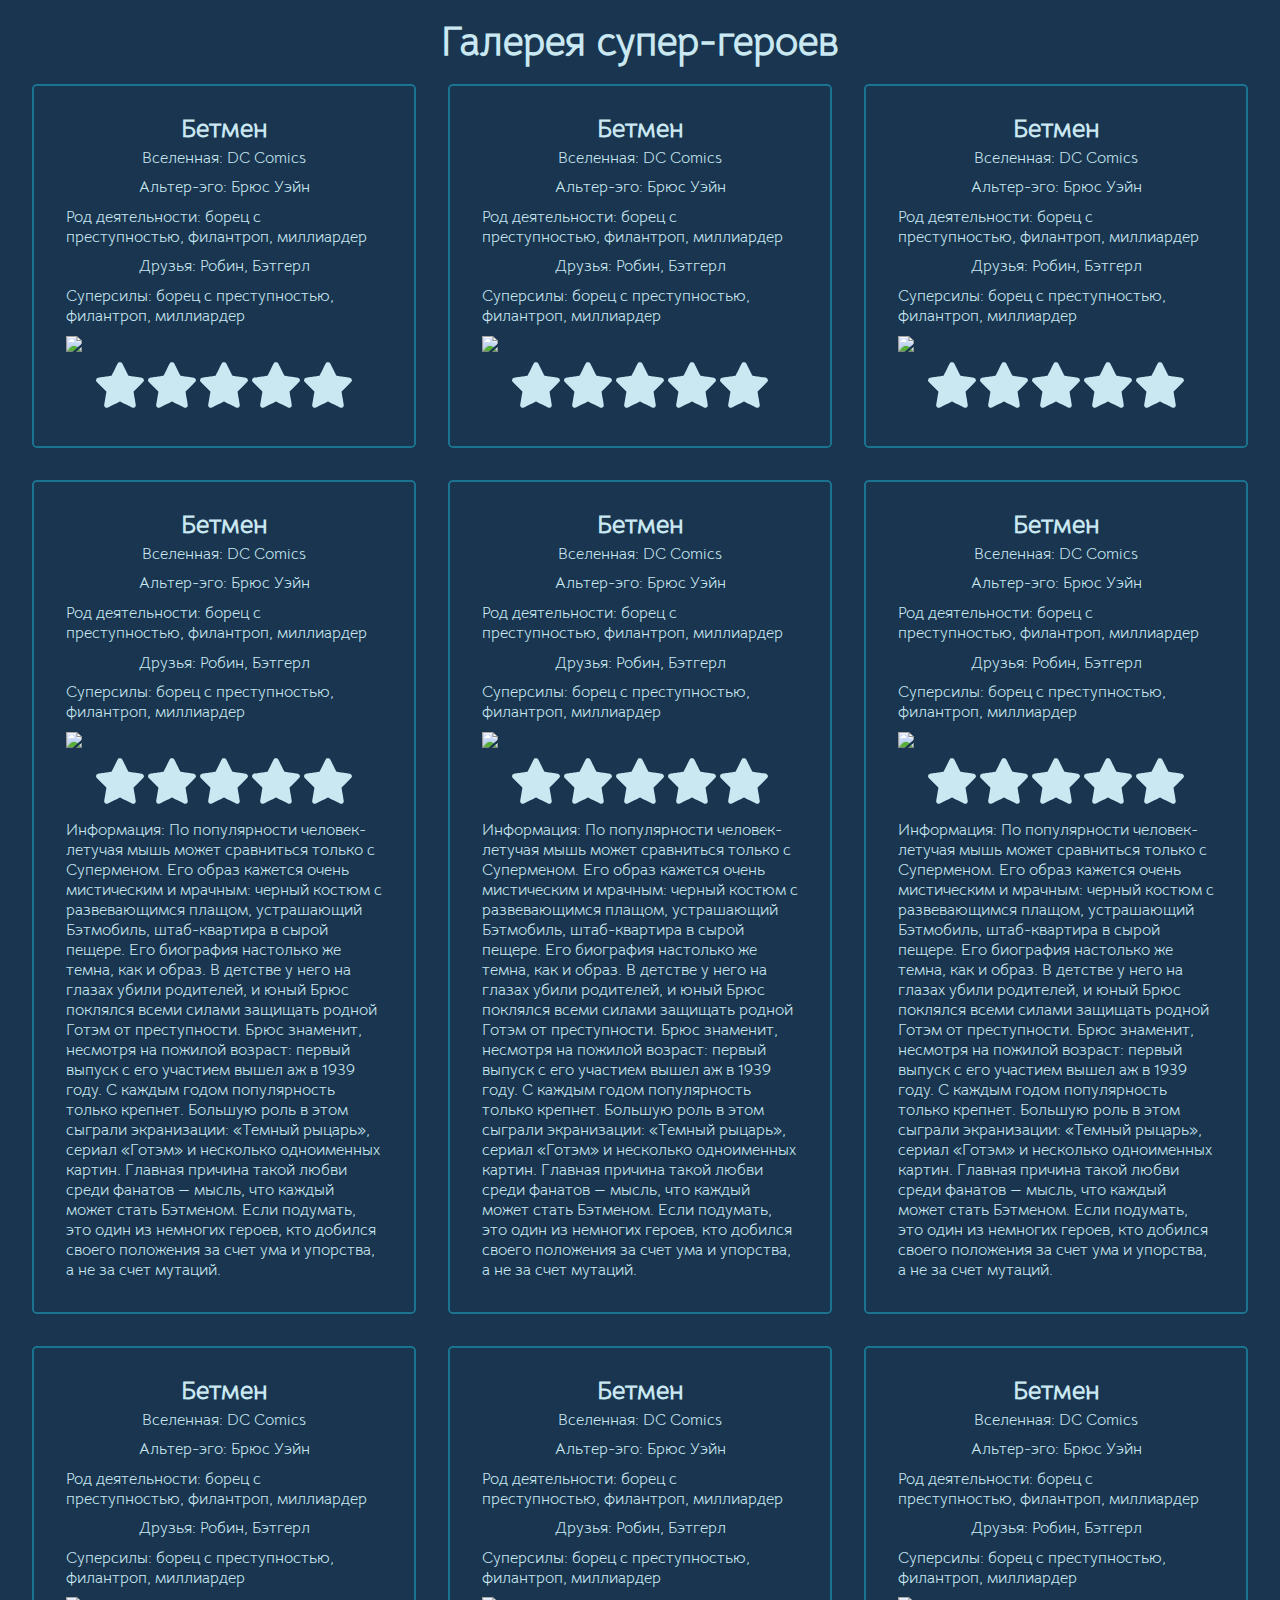
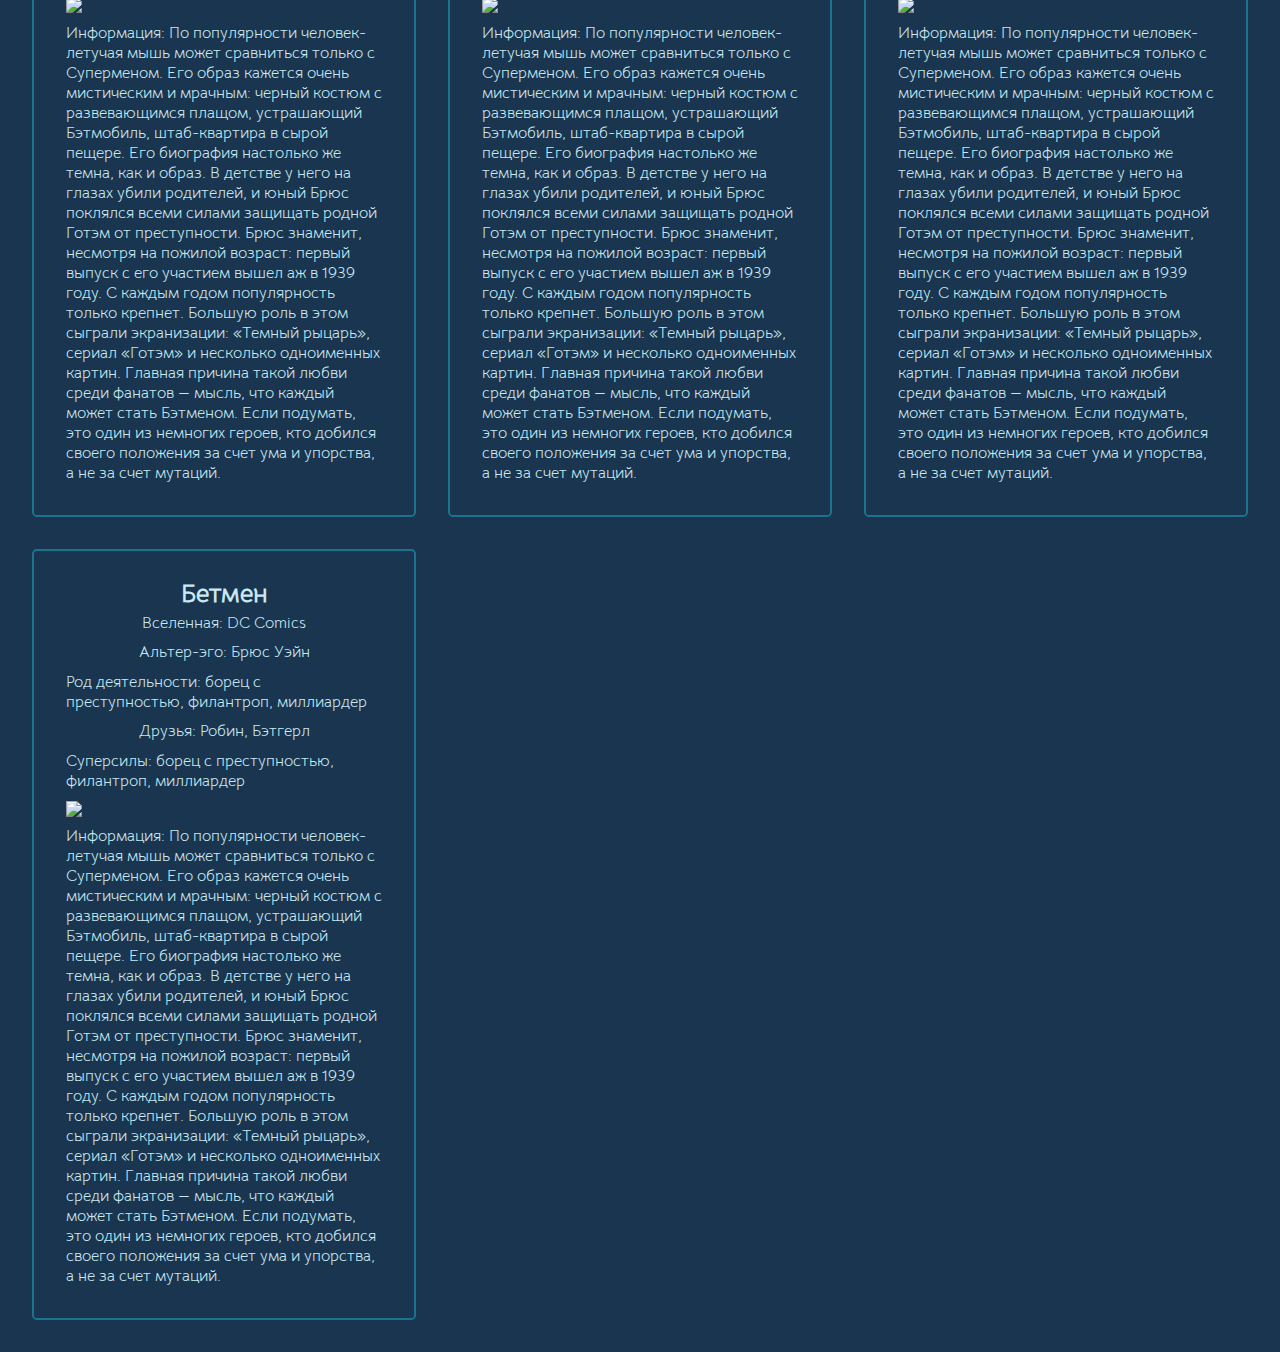
==== hero-galery/index.html @ 281670af "feat: start task hero-gallery" ====
<!DOCTYPE html>
<html lang="ru">
	<head>
		<meta charset="UTF-8">
		<meta name="viewport" content="width=device-width, initial-scale=1.0">
		<meta http-equiv="X-UA-Compatible" content="ie=edge">
		<title>Галерея героев</title>
		<link rel="stylesheet" href="style/normalize.css">
    <link rel="stylesheet" href="style/style.css">
    <link rel="shortcut icon" href="assets/img/icons/favicon.svg" type="image/svg">
	</head>
	<body>
    <section class="gallery">
      <h1 class="gallery__title">Галерея супер-героев</h1>

      <div class="gallery__container">

        <div class="gallery__item item">
          <h3 class="item__title" id="name">Бетмен</h3>
          <p class="item__paragraph">Вселенная: <span id="universe">DC Comics</span></p>
          <p class="item__paragraph">Альтер-эго: <span id="alterego">Брюс Уэйн</span></p>
          <p class="item__paragraph">Род деятельности: <span  id="occupation">борец с преступностью, филантроп, миллиардер</span></p>
          <p class="item__paragraph">Друзья: <span id="friends">Робин, Бэтгерл</span></p>
          <p class="item__paragraph">Суперсилы: <span id="superpowers">борец с преступностью, филантроп, миллиардер</span></p>
          <img class="item__img" id="url" src="https://n1s1.hsmedia.ru/13/a5/b2/13a5b2373d5e23489d9a4949ada5b927/547x397_0xac120002_8752067681540468870.jpg">
          <div class="item__rating">
            <img class="item__star" src="assets/img/icons/star.svg">
            <img class="item__star" src="assets/img/icons/star.svg">
            <img class="item__star" src="assets/img/icons/star.svg">
            <img class="item__star" src="assets/img/icons/star.svg">
            <img class="item__star" src="assets/img/icons/star.svg">
          </div>
          <!-- <p class="item__paragraph-popup">Информация: <span id="info">По популярности человек-летучая мышь может сравниться только с Суперменом. Его образ кажется очень мистическим и мрачным: черный костюм с развевающимся плащом, устрашающий Бэтмобиль, штаб-квартира в сырой пещере. Его биография настолько же темна, как и образ. В детстве у него на глазах убили родителей, и юный Брюс поклялся всеми силами защищать родной Готэм от преступности. Брюс знаменит, несмотря на пожилой возраст: первый выпуск с его участием вышел аж в 1939 году. С каждым годом популярность только крепнет. Большую роль в этом сыграли экранизации: «Темный рыцарь», сериал «Готэм» и несколько одноименных картин. Главная причина такой любви среди фанатов — мысль, что каждый может стать Бэтменом. Если подумать, это один из немногих героев, кто добился своего положения за счет ума и упорства, а не за счет мутаций.</span></p> -->
        </div>

        <div class="gallery__item item">
          <h3 class="item__title" id="name">Бетмен</h3>
          <p class="item__paragraph">Вселенная: <span id="universe">DC Comics</span></p>
          <p class="item__paragraph">Альтер-эго: <span id="alterego">Брюс Уэйн</span></p>
          <p class="item__paragraph">Род деятельности: <span  id="occupation">борец с преступностью, филантроп, миллиардер</span></p>
          <p class="item__paragraph">Друзья: <span id="friends">Робин, Бэтгерл</span></p>
          <p class="item__paragraph">Суперсилы: <span id="superpowers">борец с преступностью, филантроп, миллиардер</span></p>
          <img class="item__img" id="url" src="https://n1s1.hsmedia.ru/13/a5/b2/13a5b2373d5e23489d9a4949ada5b927/547x397_0xac120002_8752067681540468870.jpg">
          <div class="item__rating">
            <img class="item__star" src="assets/img/icons/star.svg">
            <img class="item__star" src="assets/img/icons/star.svg">
            <img class="item__star" src="assets/img/icons/star.svg">
            <img class="item__star" src="assets/img/icons/star.svg">
            <img class="item__star" src="assets/img/icons/star.svg">
          </div>
          <!-- <p class="item__paragraph-popup">Информация: <span id="info">По популярности человек-летучая мышь может сравниться только с Суперменом. Его образ кажется очень мистическим и мрачным: черный костюм с развевающимся плащом, устрашающий Бэтмобиль, штаб-квартира в сырой пещере. Его биография настолько же темна, как и образ. В детстве у него на глазах убили родителей, и юный Брюс поклялся всеми силами защищать родной Готэм от преступности. Брюс знаменит, несмотря на пожилой возраст: первый выпуск с его участием вышел аж в 1939 году. С каждым годом популярность только крепнет. Большую роль в этом сыграли экранизации: «Темный рыцарь», сериал «Готэм» и несколько одноименных картин. Главная причина такой любви среди фанатов — мысль, что каждый может стать Бэтменом. Если подумать, это один из немногих героев, кто добился своего положения за счет ума и упорства, а не за счет мутаций.</span></p> -->
        </div>

        <div class="gallery__item item">
          <h3 class="item__title" id="name">Бетмен</h3>
          <p class="item__paragraph">Вселенная: <span id="universe">DC Comics</span></p>
          <p class="item__paragraph">Альтер-эго: <span id="alterego">Брюс Уэйн</span></p>
          <p class="item__paragraph">Род деятельности: <span  id="occupation">борец с преступностью, филантроп, миллиардер</span></p>
          <p class="item__paragraph">Друзья: <span id="friends">Робин, Бэтгерл</span></p>
          <p class="item__paragraph">Суперсилы: <span id="superpowers">борец с преступностью, филантроп, миллиардер</span></p>
          <img class="item__img" id="url" src="https://n1s1.hsmedia.ru/13/a5/b2/13a5b2373d5e23489d9a4949ada5b927/547x397_0xac120002_8752067681540468870.jpg">
          <div class="item__rating">
            <img class="item__star" src="assets/img/icons/star.svg">
            <img class="item__star" src="assets/img/icons/star.svg">
            <img class="item__star" src="assets/img/icons/star.svg">
            <img class="item__star" src="assets/img/icons/star.svg">
            <img class="item__star" src="assets/img/icons/star.svg">
          </div>
          <!-- <p class="item__paragraph-popup">Информация: <span id="info">По популярности человек-летучая мышь может сравниться только с Суперменом. Его образ кажется очень мистическим и мрачным: черный костюм с развевающимся плащом, устрашающий Бэтмобиль, штаб-квартира в сырой пещере. Его биография настолько же темна, как и образ. В детстве у него на глазах убили родителей, и юный Брюс поклялся всеми силами защищать родной Готэм от преступности. Брюс знаменит, несмотря на пожилой возраст: первый выпуск с его участием вышел аж в 1939 году. С каждым годом популярность только крепнет. Большую роль в этом сыграли экранизации: «Темный рыцарь», сериал «Готэм» и несколько одноименных картин. Главная причина такой любви среди фанатов — мысль, что каждый может стать Бэтменом. Если подумать, это один из немногих героев, кто добился своего положения за счет ума и упорства, а не за счет мутаций.</span></p> -->
        </div>

        <div class="gallery__item item">
          <h3 class="item__title" id="name">Бетмен</h3>
          <p class="item__paragraph">Вселенная: <span id="universe">DC Comics</span></p>
          <p class="item__paragraph">Альтер-эго: <span id="alterego">Брюс Уэйн</span></p>
          <p class="item__paragraph">Род деятельности: <span  id="occupation">борец с преступностью, филантроп, миллиардер</span></p>
          <p class="item__paragraph">Друзья: <span id="friends">Робин, Бэтгерл</span></p>
          <p class="item__paragraph">Суперсилы: <span id="superpowers">борец с преступностью, филантроп, миллиардер</span></p>
          <img class="item__img" id="url" src="https://n1s1.hsmedia.ru/13/a5/b2/13a5b2373d5e23489d9a4949ada5b927/547x397_0xac120002_8752067681540468870.jpg">
          <div class="item__rating">
            <img class="item__star" src="assets/img/icons/star.svg">
            <img class="item__star" src="assets/img/icons/star.svg">
            <img class="item__star" src="assets/img/icons/star.svg">
            <img class="item__star" src="assets/img/icons/star.svg">
            <img class="item__star" src="assets/img/icons/star.svg">
          </div>
          <p class="item__paragraph-popup">Информация: <span id="info">По популярности человек-летучая мышь может сравниться только с Суперменом. Его образ кажется очень мистическим и мрачным: черный костюм с развевающимся плащом, устрашающий Бэтмобиль, штаб-квартира в сырой пещере. Его биография настолько же темна, как и образ. В детстве у него на глазах убили родителей, и юный Брюс поклялся всеми силами защищать родной Готэм от преступности. Брюс знаменит, несмотря на пожилой возраст: первый выпуск с его участием вышел аж в 1939 году. С каждым годом популярность только крепнет. Большую роль в этом сыграли экранизации: «Темный рыцарь», сериал «Готэм» и несколько одноименных картин. Главная причина такой любви среди фанатов — мысль, что каждый может стать Бэтменом. Если подумать, это один из немногих героев, кто добился своего положения за счет ума и упорства, а не за счет мутаций.</span></p>
        </div>

        <div class="gallery__item item">
          <h3 class="item__title" id="name">Бетмен</h3>
          <p class="item__paragraph">Вселенная: <span id="universe">DC Comics</span></p>
          <p class="item__paragraph">Альтер-эго: <span id="alterego">Брюс Уэйн</span></p>
          <p class="item__paragraph">Род деятельности: <span  id="occupation">борец с преступностью, филантроп, миллиардер</span></p>
          <p class="item__paragraph">Друзья: <span id="friends">Робин, Бэтгерл</span></p>
          <p class="item__paragraph">Суперсилы: <span id="superpowers">борец с преступностью, филантроп, миллиардер</span></p>
          <img class="item__img" id="url" src="https://n1s1.hsmedia.ru/13/a5/b2/13a5b2373d5e23489d9a4949ada5b927/547x397_0xac120002_8752067681540468870.jpg">
          <div class="item__rating">
            <img class="item__star" src="assets/img/icons/star.svg">
            <img class="item__star" src="assets/img/icons/star.svg">
            <img class="item__star" src="assets/img/icons/star.svg">
            <img class="item__star" src="assets/img/icons/star.svg">
            <img class="item__star" src="assets/img/icons/star.svg">
          </div>
          <p class="item__paragraph-popup">Информация: <span id="info">По популярности человек-летучая мышь может сравниться только с Суперменом. Его образ кажется очень мистическим и мрачным: черный костюм с развевающимся плащом, устрашающий Бэтмобиль, штаб-квартира в сырой пещере. Его биография настолько же темна, как и образ. В детстве у него на глазах убили родителей, и юный Брюс поклялся всеми силами защищать родной Готэм от преступности. Брюс знаменит, несмотря на пожилой возраст: первый выпуск с его участием вышел аж в 1939 году. С каждым годом популярность только крепнет. Большую роль в этом сыграли экранизации: «Темный рыцарь», сериал «Готэм» и несколько одноименных картин. Главная причина такой любви среди фанатов — мысль, что каждый может стать Бэтменом. Если подумать, это один из немногих героев, кто добился своего положения за счет ума и упорства, а не за счет мутаций.</span></p>
        </div>

        <div class="gallery__item item">
          <h3 class="item__title" id="name">Бетмен</h3>
          <p class="item__paragraph">Вселенная: <span id="universe">DC Comics</span></p>
          <p class="item__paragraph">Альтер-эго: <span id="alterego">Брюс Уэйн</span></p>
          <p class="item__paragraph">Род деятельности: <span  id="occupation">борец с преступностью, филантроп, миллиардер</span></p>
          <p class="item__paragraph">Друзья: <span id="friends">Робин, Бэтгерл</span></p>
          <p class="item__paragraph">Суперсилы: <span id="superpowers">борец с преступностью, филантроп, миллиардер</span></p>
          <img class="item__img" id="url" src="https://n1s1.hsmedia.ru/13/a5/b2/13a5b2373d5e23489d9a4949ada5b927/547x397_0xac120002_8752067681540468870.jpg">
          <div class="item__rating">
            <img class="item__star" src="assets/img/icons/star.svg">
            <img class="item__star" src="assets/img/icons/star.svg">
            <img class="item__star" src="assets/img/icons/star.svg">
            <img class="item__star" src="assets/img/icons/star.svg">
            <img class="item__star" src="assets/img/icons/star.svg">
          </div>
          <p class="item__paragraph-popup">Информация: <span id="info">По популярности человек-летучая мышь может сравниться только с Суперменом. Его образ кажется очень мистическим и мрачным: черный костюм с развевающимся плащом, устрашающий Бэтмобиль, штаб-квартира в сырой пещере. Его биография настолько же темна, как и образ. В детстве у него на глазах убили родителей, и юный Брюс поклялся всеми силами защищать родной Готэм от преступности. Брюс знаменит, несмотря на пожилой возраст: первый выпуск с его участием вышел аж в 1939 году. С каждым годом популярность только крепнет. Большую роль в этом сыграли экранизации: «Темный рыцарь», сериал «Готэм» и несколько одноименных картин. Главная причина такой любви среди фанатов — мысль, что каждый может стать Бэтменом. Если подумать, это один из немногих героев, кто добился своего положения за счет ума и упорства, а не за счет мутаций.</span></p>
        </div>

        <div class="gallery__item item">
          <h3 class="item__title" id="name">Бетмен</h3>
          <p class="item__paragraph">Вселенная: <span id="universe">DC Comics</span></p>
          <p class="item__paragraph">Альтер-эго: <span id="alterego">Брюс Уэйн</span></p>
          <p class="item__paragraph">Род деятельности: <span  id="occupation">борец с преступностью, филантроп, миллиардер</span></p>
          <p class="item__paragraph">Друзья: <span id="friends">Робин, Бэтгерл</span></p>
          <p class="item__paragraph">Суперсилы: <span id="superpowers">борец с преступностью, филантроп, миллиардер</span></p>
          <img class="item__img" id="url" src="https://n1s1.hsmedia.ru/13/a5/b2/13a5b2373d5e23489d9a4949ada5b927/547x397_0xac120002_8752067681540468870.jpg">
          <p class="item__paragraph-popup">Информация: <span id="info">По популярности человек-летучая мышь может сравниться только с Суперменом. Его образ кажется очень мистическим и мрачным: черный костюм с развевающимся плащом, устрашающий Бэтмобиль, штаб-квартира в сырой пещере. Его биография настолько же темна, как и образ. В детстве у него на глазах убили родителей, и юный Брюс поклялся всеми силами защищать родной Готэм от преступности. Брюс знаменит, несмотря на пожилой возраст: первый выпуск с его участием вышел аж в 1939 году. С каждым годом популярность только крепнет. Большую роль в этом сыграли экранизации: «Темный рыцарь», сериал «Готэм» и несколько одноименных картин. Главная причина такой любви среди фанатов — мысль, что каждый может стать Бэтменом. Если подумать, это один из немногих героев, кто добился своего положения за счет ума и упорства, а не за счет мутаций.</span></p>
        </div>

        <div class="gallery__item item">
          <h3 class="item__title" id="name">Бетмен</h3>
          <p class="item__paragraph">Вселенная: <span id="universe">DC Comics</span></p>
          <p class="item__paragraph">Альтер-эго: <span id="alterego">Брюс Уэйн</span></p>
          <p class="item__paragraph">Род деятельности: <span  id="occupation">борец с преступностью, филантроп, миллиардер</span></p>
          <p class="item__paragraph">Друзья: <span id="friends">Робин, Бэтгерл</span></p>
          <p class="item__paragraph">Суперсилы: <span id="superpowers">борец с преступностью, филантроп, миллиардер</span></p>
          <img class="item__img" id="url" src="https://n1s1.hsmedia.ru/13/a5/b2/13a5b2373d5e23489d9a4949ada5b927/547x397_0xac120002_8752067681540468870.jpg">
          <p class="item__paragraph-popup">Информация: <span id="info">По популярности человек-летучая мышь может сравниться только с Суперменом. Его образ кажется очень мистическим и мрачным: черный костюм с развевающимся плащом, устрашающий Бэтмобиль, штаб-квартира в сырой пещере. Его биография настолько же темна, как и образ. В детстве у него на глазах убили родителей, и юный Брюс поклялся всеми силами защищать родной Готэм от преступности. Брюс знаменит, несмотря на пожилой возраст: первый выпуск с его участием вышел аж в 1939 году. С каждым годом популярность только крепнет. Большую роль в этом сыграли экранизации: «Темный рыцарь», сериал «Готэм» и несколько одноименных картин. Главная причина такой любви среди фанатов — мысль, что каждый может стать Бэтменом. Если подумать, это один из немногих героев, кто добился своего положения за счет ума и упорства, а не за счет мутаций.</span></p>
        </div>

        <div class="gallery__item item">
          <h3 class="item__title" id="name">Бетмен</h3>
          <p class="item__paragraph">Вселенная: <span id="universe">DC Comics</span></p>
          <p class="item__paragraph">Альтер-эго: <span id="alterego">Брюс Уэйн</span></p>
          <p class="item__paragraph">Род деятельности: <span  id="occupation">борец с преступностью, филантроп, миллиардер</span></p>
          <p class="item__paragraph">Друзья: <span id="friends">Робин, Бэтгерл</span></p>
          <p class="item__paragraph">Суперсилы: <span id="superpowers">борец с преступностью, филантроп, миллиардер</span></p>
          <img class="item__img" id="url" src="https://n1s1.hsmedia.ru/13/a5/b2/13a5b2373d5e23489d9a4949ada5b927/547x397_0xac120002_8752067681540468870.jpg">
          <p class="item__paragraph-popup">Информация: <span id="info">По популярности человек-летучая мышь может сравниться только с Суперменом. Его образ кажется очень мистическим и мрачным: черный костюм с развевающимся плащом, устрашающий Бэтмобиль, штаб-квартира в сырой пещере. Его биография настолько же темна, как и образ. В детстве у него на глазах убили родителей, и юный Брюс поклялся всеми силами защищать родной Готэм от преступности. Брюс знаменит, несмотря на пожилой возраст: первый выпуск с его участием вышел аж в 1939 году. С каждым годом популярность только крепнет. Большую роль в этом сыграли экранизации: «Темный рыцарь», сериал «Готэм» и несколько одноименных картин. Главная причина такой любви среди фанатов — мысль, что каждый может стать Бэтменом. Если подумать, это один из немногих героев, кто добился своего положения за счет ума и упорства, а не за счет мутаций.</span></p>
        </div>

        <div class="gallery__item item">
          <h3 class="item__title" id="name">Бетмен</h3>
          <p class="item__paragraph">Вселенная: <span id="universe">DC Comics</span></p>
          <p class="item__paragraph">Альтер-эго: <span id="alterego">Брюс Уэйн</span></p>
          <p class="item__paragraph">Род деятельности: <span  id="occupation">борец с преступностью, филантроп, миллиардер</span></p>
          <p class="item__paragraph">Друзья: <span id="friends">Робин, Бэтгерл</span></p>
          <p class="item__paragraph">Суперсилы: <span id="superpowers">борец с преступностью, филантроп, миллиардер</span></p>
          <img class="item__img" id="url" src="https://n1s1.hsmedia.ru/13/a5/b2/13a5b2373d5e23489d9a4949ada5b927/547x397_0xac120002_8752067681540468870.jpg">
          <p class="item__paragraph-popup">Информация: <span id="info">По популярности человек-летучая мышь может сравниться только с Суперменом. Его образ кажется очень мистическим и мрачным: черный костюм с развевающимся плащом, устрашающий Бэтмобиль, штаб-квартира в сырой пещере. Его биография настолько же темна, как и образ. В детстве у него на глазах убили родителей, и юный Брюс поклялся всеми силами защищать родной Готэм от преступности. Брюс знаменит, несмотря на пожилой возраст: первый выпуск с его участием вышел аж в 1939 году. С каждым годом популярность только крепнет. Большую роль в этом сыграли экранизации: «Темный рыцарь», сериал «Готэм» и несколько одноименных картин. Главная причина такой любви среди фанатов — мысль, что каждый может стать Бэтменом. Если подумать, это один из немногих героев, кто добился своего положения за счет ума и упорства, а не за счет мутаций.</span></p>
        </div>

      </div>
      </div>
    </section>

    <script src="script.js"></script>
	</body>
</html>
---- hero-galery/style/style.css ----
@font-face {
  font-family: "Bellota";
  src: url("../assets/fonts/BellotaText-Regular.ttf");
  src: url("../assets/fonts/BellotaText-Regular.eot") format("embedded-opentype"), url("../assets/fonts/BellotaText-Regular.woff2") format("woff2"), url("../assets/fonts/BellotaText-Regular.woff") format("woff");
  font-weight: normal;
  font-style: normal;
}
body {
  background-color: rgb(25, 53, 79);
  font: normal normal 16px/20px Bellota, sans-serif;
  color: rgb(201, 232, 242);
}

.gallery {
  margin: 0 auto;
  padding: 2rem;
}
.gallery__title {
  text-align: center;
  margin-bottom: 2rem;
  font-size: 2.5rem;
}
.gallery__container {
  display: grid;
  grid-template-columns: repeat(3, 1fr);
  gap: 2rem;
}
@media all and (max-width: 900px) {
  .gallery__container {
    grid-template-columns: repeat(2, 1fr);
  }
}

.item {
  display: flex;
  flex-direction: column;
  gap: 0.6rem;
  align-items: center;
  border: 2px solid rgb(27, 115, 144);
  border-radius: 0.3rem;
  padding: 2rem;
}
.item__title {
  font-size: 1.6rem;
}
.item__img {
  width: 100%;
}
.item__star {
  width: 3rem;
}
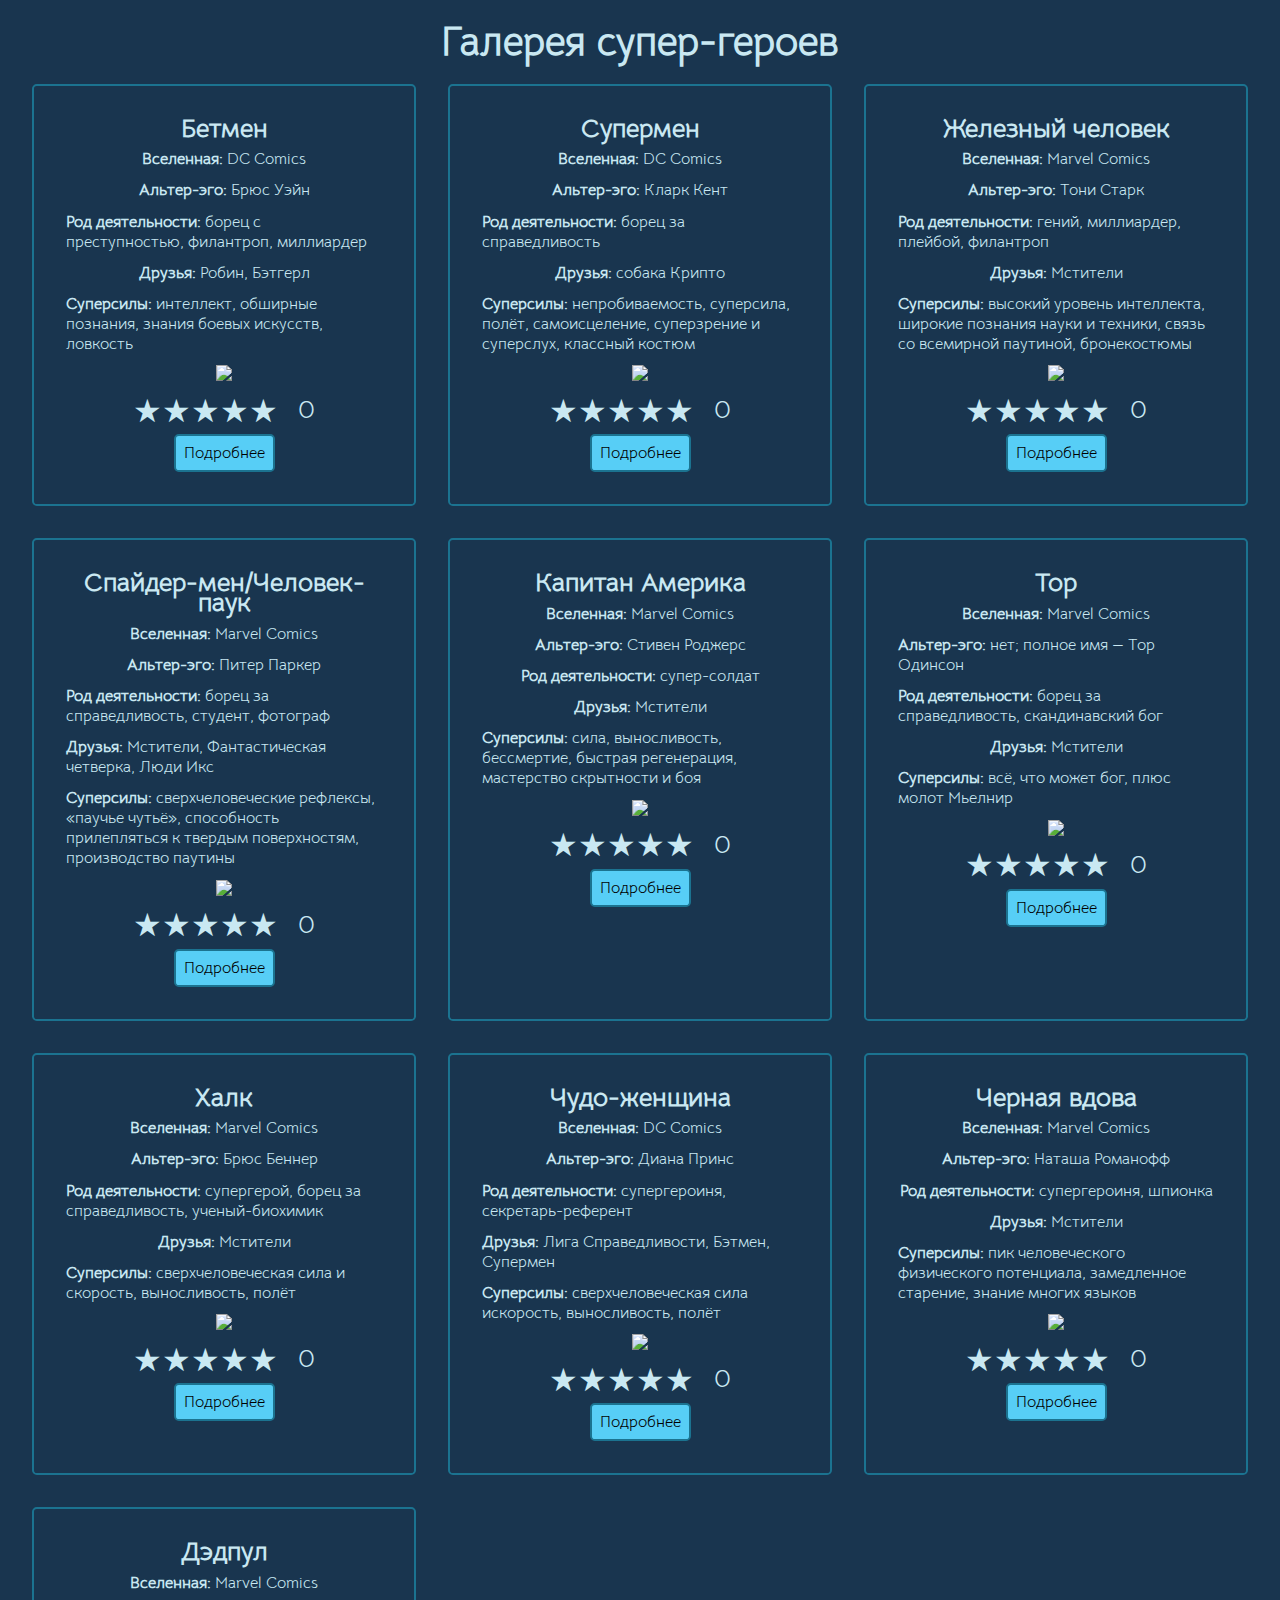
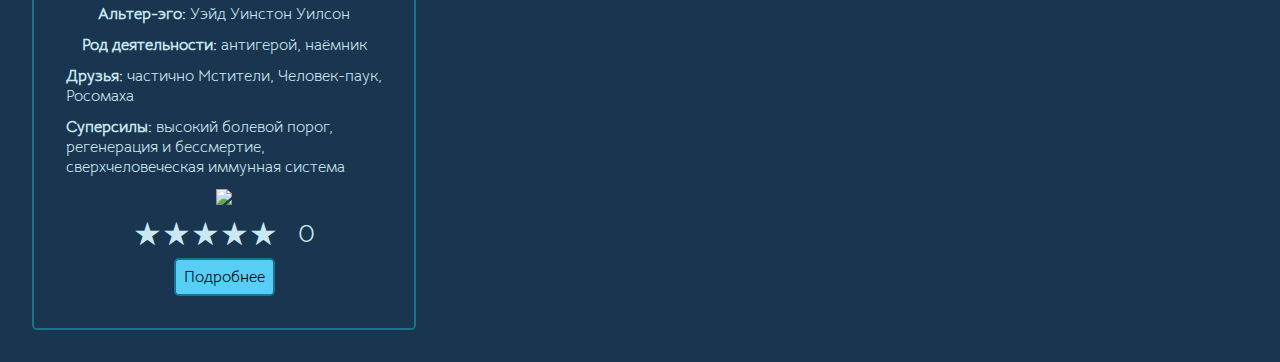
==== commit 193d8398: "feat: add solution to task hero-gallery, and soft-skills" ====
--- a/hero-galery/index.html
+++ b/hero-galery/index.html
@@ -7,170 +7,15 @@
 		<title>Галерея героев</title>
 		<link rel="stylesheet" href="style/normalize.css">
     <link rel="stylesheet" href="style/style.css">
-    <link rel="shortcut icon" href="assets/img/icons/favicon.svg" type="image/svg">
+    <link rel="shortcut icon" href="assets/img/favicon.svg" type="image/svg">
 	</head>
 	<body>
     <section class="gallery">
       <h1 class="gallery__title">Галерея супер-героев</h1>
-
-      <div class="gallery__container">
-
-        <div class="gallery__item item">
-          <h3 class="item__title" id="name">Бетмен</h3>
-          <p class="item__paragraph">Вселенная: <span id="universe">DC Comics</span></p>
-          <p class="item__paragraph">Альтер-эго: <span id="alterego">Брюс Уэйн</span></p>
-          <p class="item__paragraph">Род деятельности: <span  id="occupation">борец с преступностью, филантроп, миллиардер</span></p>
-          <p class="item__paragraph">Друзья: <span id="friends">Робин, Бэтгерл</span></p>
-          <p class="item__paragraph">Суперсилы: <span id="superpowers">борец с преступностью, филантроп, миллиардер</span></p>
-          <img class="item__img" id="url" src="https://n1s1.hsmedia.ru/13/a5/b2/13a5b2373d5e23489d9a4949ada5b927/547x397_0xac120002_8752067681540468870.jpg">
-          <div class="item__rating">
-            <img class="item__star" src="assets/img/icons/star.svg">
-            <img class="item__star" src="assets/img/icons/star.svg">
-            <img class="item__star" src="assets/img/icons/star.svg">
-            <img class="item__star" src="assets/img/icons/star.svg">
-            <img class="item__star" src="assets/img/icons/star.svg">
-          </div>
-          <!-- <p class="item__paragraph-popup">Информация: <span id="info">По популярности человек-летучая мышь может сравниться только с Суперменом. Его образ кажется очень мистическим и мрачным: черный костюм с развевающимся плащом, устрашающий Бэтмобиль, штаб-квартира в сырой пещере. Его биография настолько же темна, как и образ. В детстве у него на глазах убили родителей, и юный Брюс поклялся всеми силами защищать родной Готэм от преступности. Брюс знаменит, несмотря на пожилой возраст: первый выпуск с его участием вышел аж в 1939 году. С каждым годом популярность только крепнет. Большую роль в этом сыграли экранизации: «Темный рыцарь», сериал «Готэм» и несколько одноименных картин. Главная причина такой любви среди фанатов — мысль, что каждый может стать Бэтменом. Если подумать, это один из немногих героев, кто добился своего положения за счет ума и упорства, а не за счет мутаций.</span></p> -->
-        </div>
-
-        <div class="gallery__item item">
-          <h3 class="item__title" id="name">Бетмен</h3>
-          <p class="item__paragraph">Вселенная: <span id="universe">DC Comics</span></p>
-          <p class="item__paragraph">Альтер-эго: <span id="alterego">Брюс Уэйн</span></p>
-          <p class="item__paragraph">Род деятельности: <span  id="occupation">борец с преступностью, филантроп, миллиардер</span></p>
-          <p class="item__paragraph">Друзья: <span id="friends">Робин, Бэтгерл</span></p>
-          <p class="item__paragraph">Суперсилы: <span id="superpowers">борец с преступностью, филантроп, миллиардер</span></p>
-          <img class="item__img" id="url" src="https://n1s1.hsmedia.ru/13/a5/b2/13a5b2373d5e23489d9a4949ada5b927/547x397_0xac120002_8752067681540468870.jpg">
-          <div class="item__rating">
-            <img class="item__star" src="assets/img/icons/star.svg">
-            <img class="item__star" src="assets/img/icons/star.svg">
-            <img class="item__star" src="assets/img/icons/star.svg">
-            <img class="item__star" src="assets/img/icons/star.svg">
-            <img class="item__star" src="assets/img/icons/star.svg">
-          </div>
-          <!-- <p class="item__paragraph-popup">Информация: <span id="info">По популярности человек-летучая мышь может сравниться только с Суперменом. Его образ кажется очень мистическим и мрачным: черный костюм с развевающимся плащом, устрашающий Бэтмобиль, штаб-квартира в сырой пещере. Его биография настолько же темна, как и образ. В детстве у него на глазах убили родителей, и юный Брюс поклялся всеми силами защищать родной Готэм от преступности. Брюс знаменит, несмотря на пожилой возраст: первый выпуск с его участием вышел аж в 1939 году. С каждым годом популярность только крепнет. Большую роль в этом сыграли экранизации: «Темный рыцарь», сериал «Готэм» и несколько одноименных картин. Главная причина такой любви среди фанатов — мысль, что каждый может стать Бэтменом. Если подумать, это один из немногих героев, кто добился своего положения за счет ума и упорства, а не за счет мутаций.</span></p> -->
-        </div>
-
-        <div class="gallery__item item">
-          <h3 class="item__title" id="name">Бетмен</h3>
-          <p class="item__paragraph">Вселенная: <span id="universe">DC Comics</span></p>
-          <p class="item__paragraph">Альтер-эго: <span id="alterego">Брюс Уэйн</span></p>
-          <p class="item__paragraph">Род деятельности: <span  id="occupation">борец с преступностью, филантроп, миллиардер</span></p>
-          <p class="item__paragraph">Друзья: <span id="friends">Робин, Бэтгерл</span></p>
-          <p class="item__paragraph">Суперсилы: <span id="superpowers">борец с преступностью, филантроп, миллиардер</span></p>
-          <img class="item__img" id="url" src="https://n1s1.hsmedia.ru/13/a5/b2/13a5b2373d5e23489d9a4949ada5b927/547x397_0xac120002_8752067681540468870.jpg">
-          <div class="item__rating">
-            <img class="item__star" src="assets/img/icons/star.svg">
-            <img class="item__star" src="assets/img/icons/star.svg">
-            <img class="item__star" src="assets/img/icons/star.svg">
-            <img class="item__star" src="assets/img/icons/star.svg">
-            <img class="item__star" src="assets/img/icons/star.svg">
-          </div>
-          <!-- <p class="item__paragraph-popup">Информация: <span id="info">По популярности человек-летучая мышь может сравниться только с Суперменом. Его образ кажется очень мистическим и мрачным: черный костюм с развевающимся плащом, устрашающий Бэтмобиль, штаб-квартира в сырой пещере. Его биография настолько же темна, как и образ. В детстве у него на глазах убили родителей, и юный Брюс поклялся всеми силами защищать родной Готэм от преступности. Брюс знаменит, несмотря на пожилой возраст: первый выпуск с его участием вышел аж в 1939 году. С каждым годом популярность только крепнет. Большую роль в этом сыграли экранизации: «Темный рыцарь», сериал «Готэм» и несколько одноименных картин. Главная причина такой любви среди фанатов — мысль, что каждый может стать Бэтменом. Если подумать, это один из немногих героев, кто добился своего положения за счет ума и упорства, а не за счет мутаций.</span></p> -->
-        </div>
-
-        <div class="gallery__item item">
-          <h3 class="item__title" id="name">Бетмен</h3>
-          <p class="item__paragraph">Вселенная: <span id="universe">DC Comics</span></p>
-          <p class="item__paragraph">Альтер-эго: <span id="alterego">Брюс Уэйн</span></p>
-          <p class="item__paragraph">Род деятельности: <span  id="occupation">борец с преступностью, филантроп, миллиардер</span></p>
-          <p class="item__paragraph">Друзья: <span id="friends">Робин, Бэтгерл</span></p>
-          <p class="item__paragraph">Суперсилы: <span id="superpowers">борец с преступностью, филантроп, миллиардер</span></p>
-          <img class="item__img" id="url" src="https://n1s1.hsmedia.ru/13/a5/b2/13a5b2373d5e23489d9a4949ada5b927/547x397_0xac120002_8752067681540468870.jpg">
-          <div class="item__rating">
-            <img class="item__star" src="assets/img/icons/star.svg">
-            <img class="item__star" src="assets/img/icons/star.svg">
-            <img class="item__star" src="assets/img/icons/star.svg">
-            <img class="item__star" src="assets/img/icons/star.svg">
-            <img class="item__star" src="assets/img/icons/star.svg">
-          </div>
-          <p class="item__paragraph-popup">Информация: <span id="info">По популярности человек-летучая мышь может сравниться только с Суперменом. Его образ кажется очень мистическим и мрачным: черный костюм с развевающимся плащом, устрашающий Бэтмобиль, штаб-квартира в сырой пещере. Его биография настолько же темна, как и образ. В детстве у него на глазах убили родителей, и юный Брюс поклялся всеми силами защищать родной Готэм от преступности. Брюс знаменит, несмотря на пожилой возраст: первый выпуск с его участием вышел аж в 1939 году. С каждым годом популярность только крепнет. Большую роль в этом сыграли экранизации: «Темный рыцарь», сериал «Готэм» и несколько одноименных картин. Главная причина такой любви среди фанатов — мысль, что каждый может стать Бэтменом. Если подумать, это один из немногих героев, кто добился своего положения за счет ума и упорства, а не за счет мутаций.</span></p>
-        </div>
-
-        <div class="gallery__item item">
-          <h3 class="item__title" id="name">Бетмен</h3>
-          <p class="item__paragraph">Вселенная: <span id="universe">DC Comics</span></p>
-          <p class="item__paragraph">Альтер-эго: <span id="alterego">Брюс Уэйн</span></p>
-          <p class="item__paragraph">Род деятельности: <span  id="occupation">борец с преступностью, филантроп, миллиардер</span></p>
-          <p class="item__paragraph">Друзья: <span id="friends">Робин, Бэтгерл</span></p>
-          <p class="item__paragraph">Суперсилы: <span id="superpowers">борец с преступностью, филантроп, миллиардер</span></p>
-          <img class="item__img" id="url" src="https://n1s1.hsmedia.ru/13/a5/b2/13a5b2373d5e23489d9a4949ada5b927/547x397_0xac120002_8752067681540468870.jpg">
-          <div class="item__rating">
-            <img class="item__star" src="assets/img/icons/star.svg">
-            <img class="item__star" src="assets/img/icons/star.svg">
-            <img class="item__star" src="assets/img/icons/star.svg">
-            <img class="item__star" src="assets/img/icons/star.svg">
-            <img class="item__star" src="assets/img/icons/star.svg">
-          </div>
-          <p class="item__paragraph-popup">Информация: <span id="info">По популярности человек-летучая мышь может сравниться только с Суперменом. Его образ кажется очень мистическим и мрачным: черный костюм с развевающимся плащом, устрашающий Бэтмобиль, штаб-квартира в сырой пещере. Его биография настолько же темна, как и образ. В детстве у него на глазах убили родителей, и юный Брюс поклялся всеми силами защищать родной Готэм от преступности. Брюс знаменит, несмотря на пожилой возраст: первый выпуск с его участием вышел аж в 1939 году. С каждым годом популярность только крепнет. Большую роль в этом сыграли экранизации: «Темный рыцарь», сериал «Готэм» и несколько одноименных картин. Главная причина такой любви среди фанатов — мысль, что каждый может стать Бэтменом. Если подумать, это один из немногих героев, кто добился своего положения за счет ума и упорства, а не за счет мутаций.</span></p>
-        </div>
-
-        <div class="gallery__item item">
-          <h3 class="item__title" id="name">Бетмен</h3>
-          <p class="item__paragraph">Вселенная: <span id="universe">DC Comics</span></p>
-          <p class="item__paragraph">Альтер-эго: <span id="alterego">Брюс Уэйн</span></p>
-          <p class="item__paragraph">Род деятельности: <span  id="occupation">борец с преступностью, филантроп, миллиардер</span></p>
-          <p class="item__paragraph">Друзья: <span id="friends">Робин, Бэтгерл</span></p>
-          <p class="item__paragraph">Суперсилы: <span id="superpowers">борец с преступностью, филантроп, миллиардер</span></p>
-          <img class="item__img" id="url" src="https://n1s1.hsmedia.ru/13/a5/b2/13a5b2373d5e23489d9a4949ada5b927/547x397_0xac120002_8752067681540468870.jpg">
-          <div class="item__rating">
-            <img class="item__star" src="assets/img/icons/star.svg">
-            <img class="item__star" src="assets/img/icons/star.svg">
-            <img class="item__star" src="assets/img/icons/star.svg">
-            <img class="item__star" src="assets/img/icons/star.svg">
-            <img class="item__star" src="assets/img/icons/star.svg">
-          </div>
-          <p class="item__paragraph-popup">Информация: <span id="info">По популярности человек-летучая мышь может сравниться только с Суперменом. Его образ кажется очень мистическим и мрачным: черный костюм с развевающимся плащом, устрашающий Бэтмобиль, штаб-квартира в сырой пещере. Его биография настолько же темна, как и образ. В детстве у него на глазах убили родителей, и юный Брюс поклялся всеми силами защищать родной Готэм от преступности. Брюс знаменит, несмотря на пожилой возраст: первый выпуск с его участием вышел аж в 1939 году. С каждым годом популярность только крепнет. Большую роль в этом сыграли экранизации: «Темный рыцарь», сериал «Готэм» и несколько одноименных картин. Главная причина такой любви среди фанатов — мысль, что каждый может стать Бэтменом. Если подумать, это один из немногих героев, кто добился своего положения за счет ума и упорства, а не за счет мутаций.</span></p>
-        </div>
-
-        <div class="gallery__item item">
-          <h3 class="item__title" id="name">Бетмен</h3>
-          <p class="item__paragraph">Вселенная: <span id="universe">DC Comics</span></p>
-          <p class="item__paragraph">Альтер-эго: <span id="alterego">Брюс Уэйн</span></p>
-          <p class="item__paragraph">Род деятельности: <span  id="occupation">борец с преступностью, филантроп, миллиардер</span></p>
-          <p class="item__paragraph">Друзья: <span id="friends">Робин, Бэтгерл</span></p>
-          <p class="item__paragraph">Суперсилы: <span id="superpowers">борец с преступностью, филантроп, миллиардер</span></p>
-          <img class="item__img" id="url" src="https://n1s1.hsmedia.ru/13/a5/b2/13a5b2373d5e23489d9a4949ada5b927/547x397_0xac120002_8752067681540468870.jpg">
-          <p class="item__paragraph-popup">Информация: <span id="info">По популярности человек-летучая мышь может сравниться только с Суперменом. Его образ кажется очень мистическим и мрачным: черный костюм с развевающимся плащом, устрашающий Бэтмобиль, штаб-квартира в сырой пещере. Его биография настолько же темна, как и образ. В детстве у него на глазах убили родителей, и юный Брюс поклялся всеми силами защищать родной Готэм от преступности. Брюс знаменит, несмотря на пожилой возраст: первый выпуск с его участием вышел аж в 1939 году. С каждым годом популярность только крепнет. Большую роль в этом сыграли экранизации: «Темный рыцарь», сериал «Готэм» и несколько одноименных картин. Главная причина такой любви среди фанатов — мысль, что каждый может стать Бэтменом. Если подумать, это один из немногих героев, кто добился своего положения за счет ума и упорства, а не за счет мутаций.</span></p>
-        </div>
-
-        <div class="gallery__item item">
-          <h3 class="item__title" id="name">Бетмен</h3>
-          <p class="item__paragraph">Вселенная: <span id="universe">DC Comics</span></p>
-          <p class="item__paragraph">Альтер-эго: <span id="alterego">Брюс Уэйн</span></p>
-          <p class="item__paragraph">Род деятельности: <span  id="occupation">борец с преступностью, филантроп, миллиардер</span></p>
-          <p class="item__paragraph">Друзья: <span id="friends">Робин, Бэтгерл</span></p>
-          <p class="item__paragraph">Суперсилы: <span id="superpowers">борец с преступностью, филантроп, миллиардер</span></p>
-          <img class="item__img" id="url" src="https://n1s1.hsmedia.ru/13/a5/b2/13a5b2373d5e23489d9a4949ada5b927/547x397_0xac120002_8752067681540468870.jpg">
-          <p class="item__paragraph-popup">Информация: <span id="info">По популярности человек-летучая мышь может сравниться только с Суперменом. Его образ кажется очень мистическим и мрачным: черный костюм с развевающимся плащом, устрашающий Бэтмобиль, штаб-квартира в сырой пещере. Его биография настолько же темна, как и образ. В детстве у него на глазах убили родителей, и юный Брюс поклялся всеми силами защищать родной Готэм от преступности. Брюс знаменит, несмотря на пожилой возраст: первый выпуск с его участием вышел аж в 1939 году. С каждым годом популярность только крепнет. Большую роль в этом сыграли экранизации: «Темный рыцарь», сериал «Готэм» и несколько одноименных картин. Главная причина такой любви среди фанатов — мысль, что каждый может стать Бэтменом. Если подумать, это один из немногих героев, кто добился своего положения за счет ума и упорства, а не за счет мутаций.</span></p>
-        </div>
-
-        <div class="gallery__item item">
-          <h3 class="item__title" id="name">Бетмен</h3>
-          <p class="item__paragraph">Вселенная: <span id="universe">DC Comics</span></p>
-          <p class="item__paragraph">Альтер-эго: <span id="alterego">Брюс Уэйн</span></p>
-          <p class="item__paragraph">Род деятельности: <span  id="occupation">борец с преступностью, филантроп, миллиардер</span></p>
-          <p class="item__paragraph">Друзья: <span id="friends">Робин, Бэтгерл</span></p>
-          <p class="item__paragraph">Суперсилы: <span id="superpowers">борец с преступностью, филантроп, миллиардер</span></p>
-          <img class="item__img" id="url" src="https://n1s1.hsmedia.ru/13/a5/b2/13a5b2373d5e23489d9a4949ada5b927/547x397_0xac120002_8752067681540468870.jpg">
-          <p class="item__paragraph-popup">Информация: <span id="info">По популярности человек-летучая мышь может сравниться только с Суперменом. Его образ кажется очень мистическим и мрачным: черный костюм с развевающимся плащом, устрашающий Бэтмобиль, штаб-квартира в сырой пещере. Его биография настолько же темна, как и образ. В детстве у него на глазах убили родителей, и юный Брюс поклялся всеми силами защищать родной Готэм от преступности. Брюс знаменит, несмотря на пожилой возраст: первый выпуск с его участием вышел аж в 1939 году. С каждым годом популярность только крепнет. Большую роль в этом сыграли экранизации: «Темный рыцарь», сериал «Готэм» и несколько одноименных картин. Главная причина такой любви среди фанатов — мысль, что каждый может стать Бэтменом. Если подумать, это один из немногих героев, кто добился своего положения за счет ума и упорства, а не за счет мутаций.</span></p>
-        </div>
-
-        <div class="gallery__item item">
-          <h3 class="item__title" id="name">Бетмен</h3>
-          <p class="item__paragraph">Вселенная: <span id="universe">DC Comics</span></p>
-          <p class="item__paragraph">Альтер-эго: <span id="alterego">Брюс Уэйн</span></p>
-          <p class="item__paragraph">Род деятельности: <span  id="occupation">борец с преступностью, филантроп, миллиардер</span></p>
-          <p class="item__paragraph">Друзья: <span id="friends">Робин, Бэтгерл</span></p>
-          <p class="item__paragraph">Суперсилы: <span id="superpowers">борец с преступностью, филантроп, миллиардер</span></p>
-          <img class="item__img" id="url" src="https://n1s1.hsmedia.ru/13/a5/b2/13a5b2373d5e23489d9a4949ada5b927/547x397_0xac120002_8752067681540468870.jpg">
-          <p class="item__paragraph-popup">Информация: <span id="info">По популярности человек-летучая мышь может сравниться только с Суперменом. Его образ кажется очень мистическим и мрачным: черный костюм с развевающимся плащом, устрашающий Бэтмобиль, штаб-квартира в сырой пещере. Его биография настолько же темна, как и образ. В детстве у него на глазах убили родителей, и юный Брюс поклялся всеми силами защищать родной Готэм от преступности. Брюс знаменит, несмотря на пожилой возраст: первый выпуск с его участием вышел аж в 1939 году. С каждым годом популярность только крепнет. Большую роль в этом сыграли экранизации: «Темный рыцарь», сериал «Готэм» и несколько одноименных картин. Главная причина такой любви среди фанатов — мысль, что каждый может стать Бэтменом. Если подумать, это один из немногих героев, кто добился своего положения за счет ума и упорства, а не за счет мутаций.</span></p>
-        </div>
-
-      </div>
-      </div>
+      <div class="gallery__container"></div>
     </section>
 
-    <script src="script.js"></script>
+    <script type="module" src="script.js"></script>
+
 	</body>
 </html>
--- a/hero-galery/style/style.css
+++ b/hero-galery/style/style.css
@@ -1,3 +1,4 @@
+@charset "UTF-8";
 @font-face {
   font-family: "Bellota";
   src: url("../assets/fonts/BellotaText-Regular.ttf");
@@ -25,27 +26,141 @@
   grid-template-columns: repeat(3, 1fr);
   gap: 2rem;
 }
-@media all and (max-width: 900px) {
-  .gallery__container {
-    grid-template-columns: repeat(2, 1fr);
-  }
-}
 
 .item {
   display: flex;
   flex-direction: column;
-  gap: 0.6rem;
+  gap: 0.7rem;
   align-items: center;
   border: 2px solid rgb(27, 115, 144);
   border-radius: 0.3rem;
   padding: 2rem;
+  position: relative;
+  transition: all ease 0.5s;
 }
 .item__title {
   font-size: 1.6rem;
+  text-align: center;
 }
-.item__img {
+.item__paragraph {
+  font-weight: bolder;
+}
+.item__paragraph span {
+  font-weight: normal;
+}
+.item__img-container img {
+  max-width: 100%;
+  object-fit: cover;
+  object-position: center;
+}
+.item__btn {
+  padding: 0.5rem;
+  cursor: pointer;
+  border: 2px solid rgb(27, 115, 144);
+  border-radius: 0.3rem;
+  background-color: rgb(87, 206, 246);
+  transition: all ease 0.5s;
+}
+.item__btn:hover {
+  background-color: rgb(27, 115, 144);
+  color: rgb(201, 232, 242);
+}
+.item__btn:active {
+  background-color: rgb(27, 115, 144);
+  color: rgb(201, 232, 242);
+  transform: scale(0.95);
+}
+.item .rating {
+  display: flex;
+  align-items: flex-end;
+  font-size: 2rem;
+  line-height: 0.75;
+}
+.item .rating__body {
+  position: relative;
+}
+.item .rating__body::before {
+  content: "★★★★★";
+  display: block;
+}
+.item .rating__items {
+  display: flex;
+  position: absolute;
   width: 100%;
+  height: 100%;
+  top: 0;
+  left: 0;
 }
-.item__star {
-  width: 3rem;
+.item .rating__item {
+  flex: 0 0 20%;
+  height: 100%;
+  opacity: 0;
+}
+.item .rating__active {
+  position: absolute;
+  width: 100%;
+  height: 100%;
+  top: 0;
+  left: 0;
+  overflow: hidden;
+}
+.item .rating__active::before {
+  content: "★★★★★";
+  position: absolute;
+  width: 0%;
+  height: 100%;
+  top: 0;
+  left: 0;
+  color: rgb(27, 115, 144);
+}
+.item .rating__value {
+  font-size: 80%;
+  padding-left: 1.2rem;
+  line-height: 1;
+}
+.item__popup {
+  background-color: rgb(27, 115, 144);
+  padding: 1.5rem;
+  border-radius: 0.3rem;
+  top: 4rem;
+  position: absolute;
+  transition: all ease 0.5s;
+  transform: scale(0);
+  transition: all ease 0.5s;
+  cursor: pointer;
+}
+.item__popup.active {
+  transform: scale(1);
+}
+
+@media all and (max-width: 1120px) {
+  .gallery__title {
+    font-size: 1.8rem;
+  }
+  .gallery__container {
+    grid-template-columns: repeat(2, 1fr);
+  }
+  .item__title {
+    font-size: 1.3rem;
+  }
+}
+@media all and (max-width: 700px) {
+  .gallery__container {
+    grid-template-columns: 1fr;
+  }
+}
+@media all and (max-width: 450px) {
+  body {
+    font-size: 14px;
+  }
+  .gallery {
+    padding: 1.5rem;
+  }
+  .gallery__title {
+    font-size: 1.5rem;
+    line-height: 1.5rem;
+  }
+  .item {
+    padding: 1rem;
+  }
 }